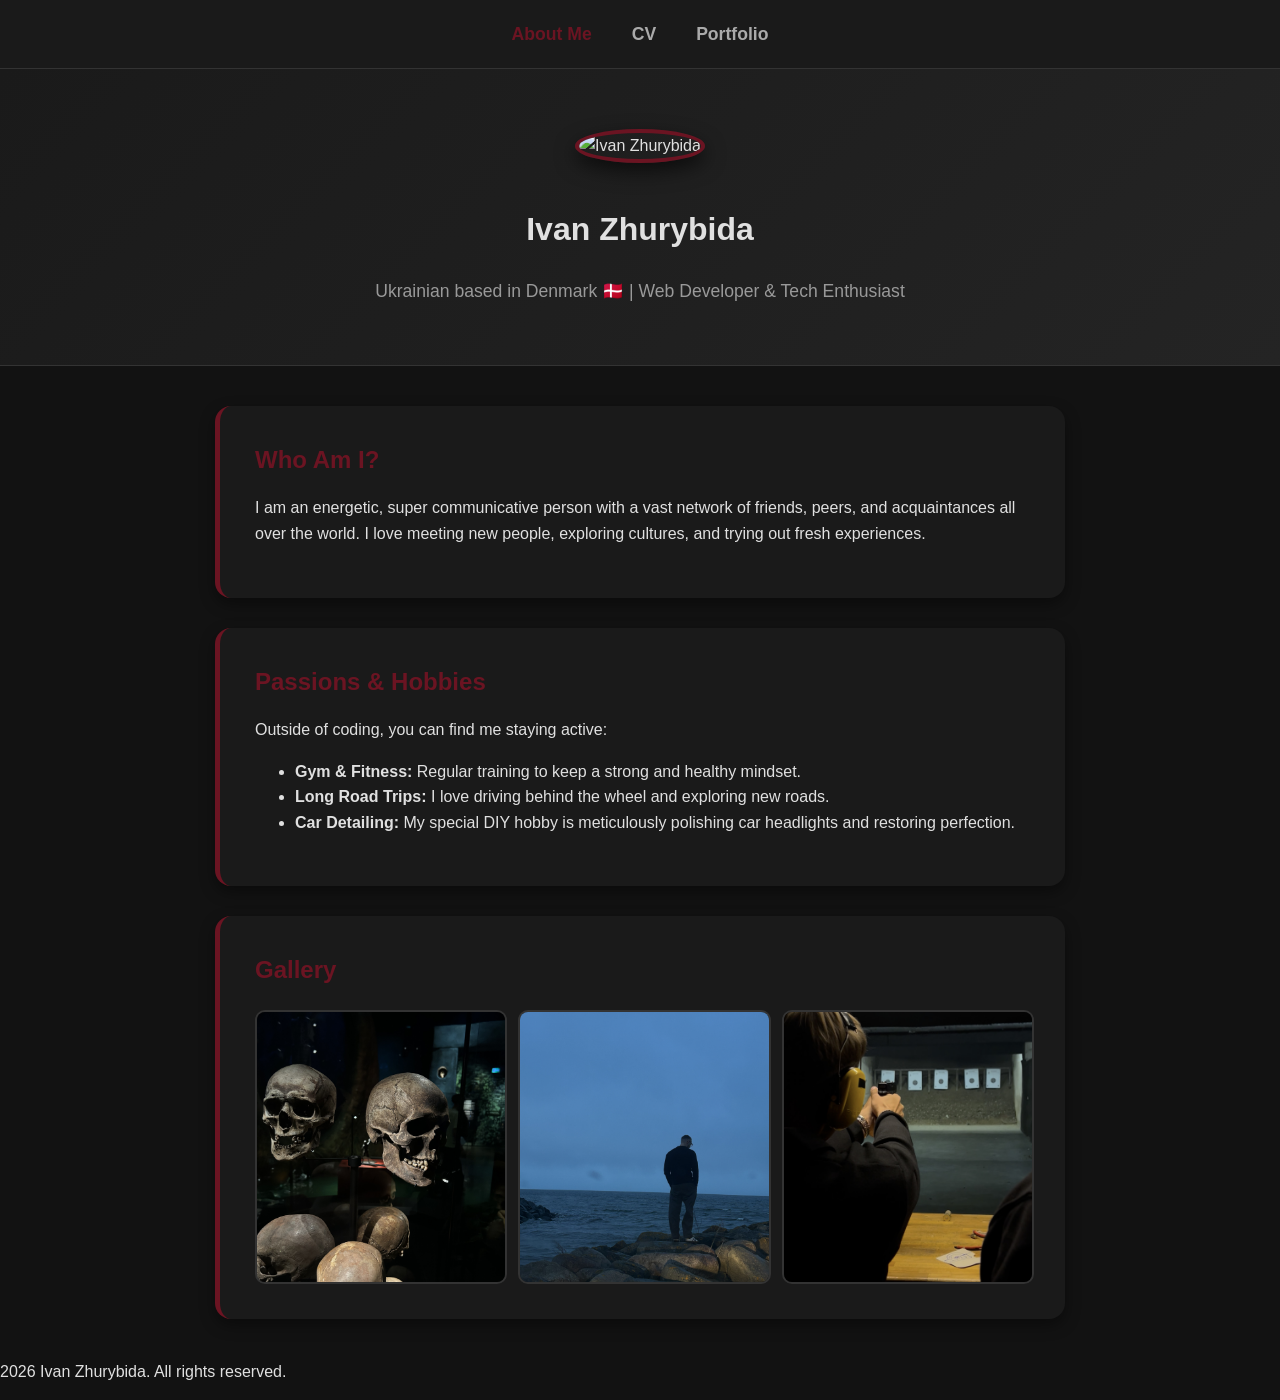
==== index.html @ c6a3510b "Update and rename about-me.html to index.html" ====
<!DOCTYPE html>
<html lang="en">
<head>
    <meta charset="UTF-8">
    <meta name="viewport" content="width=device-width, initial-scale=1.0">
    <title>About Me - Ivan Zhurybida</title>
    <link rel="stylesheet" href="styles.css">
</head>
<body>

    <nav class="main-nav">
        <a href="index.html" class="active">About Me</a>
        <a href="cv.html">CV</a>
        <a href="portfolio.html">Portfolio</a>
    </nav>

    <header class="hero-section">
        <img src="images/profile-photo.jpg" alt="Ivan Zhurybida" class="profile-img">
        <div class="hero-text">
            <h1>Ivan Zhurybida</h1>
            <p class="subtitle">Ukrainian based in Denmark 🇩🇰 | Web Developer & Tech Enthusiast</p>
        </div>
    </header>

    <main class="content-container">
        <section class="card">
            <h2>Who Am I?</h2>
            <p>I am an energetic, super communicative person with a vast network of friends, peers, and acquaintances all over the world. I love meeting new people, exploring cultures, and trying out fresh experiences.</p>
        </section>

        <section class="card">
            <h2>Passions & Hobbies</h2>
            <p>Outside of coding, you can find me staying active:</p>
            <ul>
                <li><strong>Gym & Fitness:</strong> Regular training to keep a strong and healthy mindset.</li>
                <li><strong>Long Road Trips:</strong> I love driving behind the wheel and exploring new roads.</li>
                <li><strong>Car Detailing:</strong> My special DIY hobby is meticulously polishing car headlights and restoring perfection.</li>
            </ul>
        </section>

        <section class="card">
            <h2>Gallery</h2>
            <div class="photo-gallery">
                <img src="images/1.jpg" alt="Road Trip">
                <img src="images/2.jpg" alt="Gym training">
                <img src="images/3.jpg" alt="Car polishing">
            </div>
        </section>
    </main>

    <footer class="site-footer">
        <p> 2026 Ivan Zhurybida. All rights reserved.</p>
    </footer>

</body>
</html>
---- styles.css ----
body {
    font-family: 'Segoe UI', Tahoma, Geneva, Verdana, sans-serif;
    background-color: #121212;
    color: #e0e0e0;
    margin: 0;
    padding: 0;
    line-height: 1.6;
}

/* --- nav menu --- */
.main-nav {
    display: flex;
    justify-content: center;
    gap: 40px;
    background-color: #1a1a1a;
    padding: 20px;
    border-bottom: 1px solid #333;
    position: sticky;
    top: 0;
    z-index: 1000;
}

.main-nav a {
    color: #aaa;
    text-decoration: none;
    font-weight: 600;
    font-size: 1.1rem;
    transition: color 0.3s ease;
}

.main-nav a:hover, .main-nav a.active {
    color: #6b1422;
}

/* --- head --- */
.hero-section {
    background: linear-gradient(135deg, #1a1a1a, #242424);
    padding: 60px 20px;
    text-align: center;
    border-bottom: 1px solid #333;
}

.profile-img {
    width: 160px;
    height: 160px;
    object-fit: cover;
    border-radius: 50%;
    border: 4px solid #6b1422;
    box-shadow: 0 8px 20px rgba(0, 0, 0, 0.6);
    margin-bottom: 20px;
}

.hero-content h1 {
    color: #6b1422;
    margin: 10px 0 5px 0;
    font-size: 2.5rem;
    font-weight: 700;
}

.subtitle {
    color: #999;
    font-size: 1.1rem;
    margin: 0;
}

/* --- container and cards --- */
.content-container {
    max-width: 850px;
    margin: 40px auto;
    padding: 0 20px;
    display: flex;
    flex-direction: column;
    gap: 30px;
}

.card {
    background-color: #1a1a1a;
    padding: 35px;
    border-radius: 16px;
    box-shadow: 0 6px 15px rgba(0, 0, 0, 0.4);
    border-left: 5px solid #6b1422;
}

.card h2 {
    color: #6b1422;
    margin-top: 0;
    margin-bottom: 15px;
    font-size: 1.5rem;
}

.hobby-list {
    padding-left: 20px;
}

.hobby-list li {
    margin-bottom: 10px;
}

/* --- gallery  --- */
.photo-gallery {
    display: grid;
    grid-template-columns: repeat(3, 1fr);
    gap: 15px;
    margin-top: 20px;
}

.photo-gallery img {
    width: 100%;
    height: 270px;
    object-fit: cover;
    border-radius: 10px;
    border: 2px solid #333;
    transition: transform 0.3s ease, border-color 0.3s ease;
}

.photo-gallery img:hover {
    transform: scale(1.03);
    border-color: #6b1422;
}

/* --- addopted for phones  --- */
@media (max-width: 768px) {
    .photo-gallery {
        grid-template-columns: 1fr;
    }
    .hero-content h1 {
        font-size: 2rem;
    }
    .portfolio-grid {
    display: grid;
    grid-template-columns: repeat(2, 1fr);
    gap: 25px;
    max-width: 1000px;
}

}
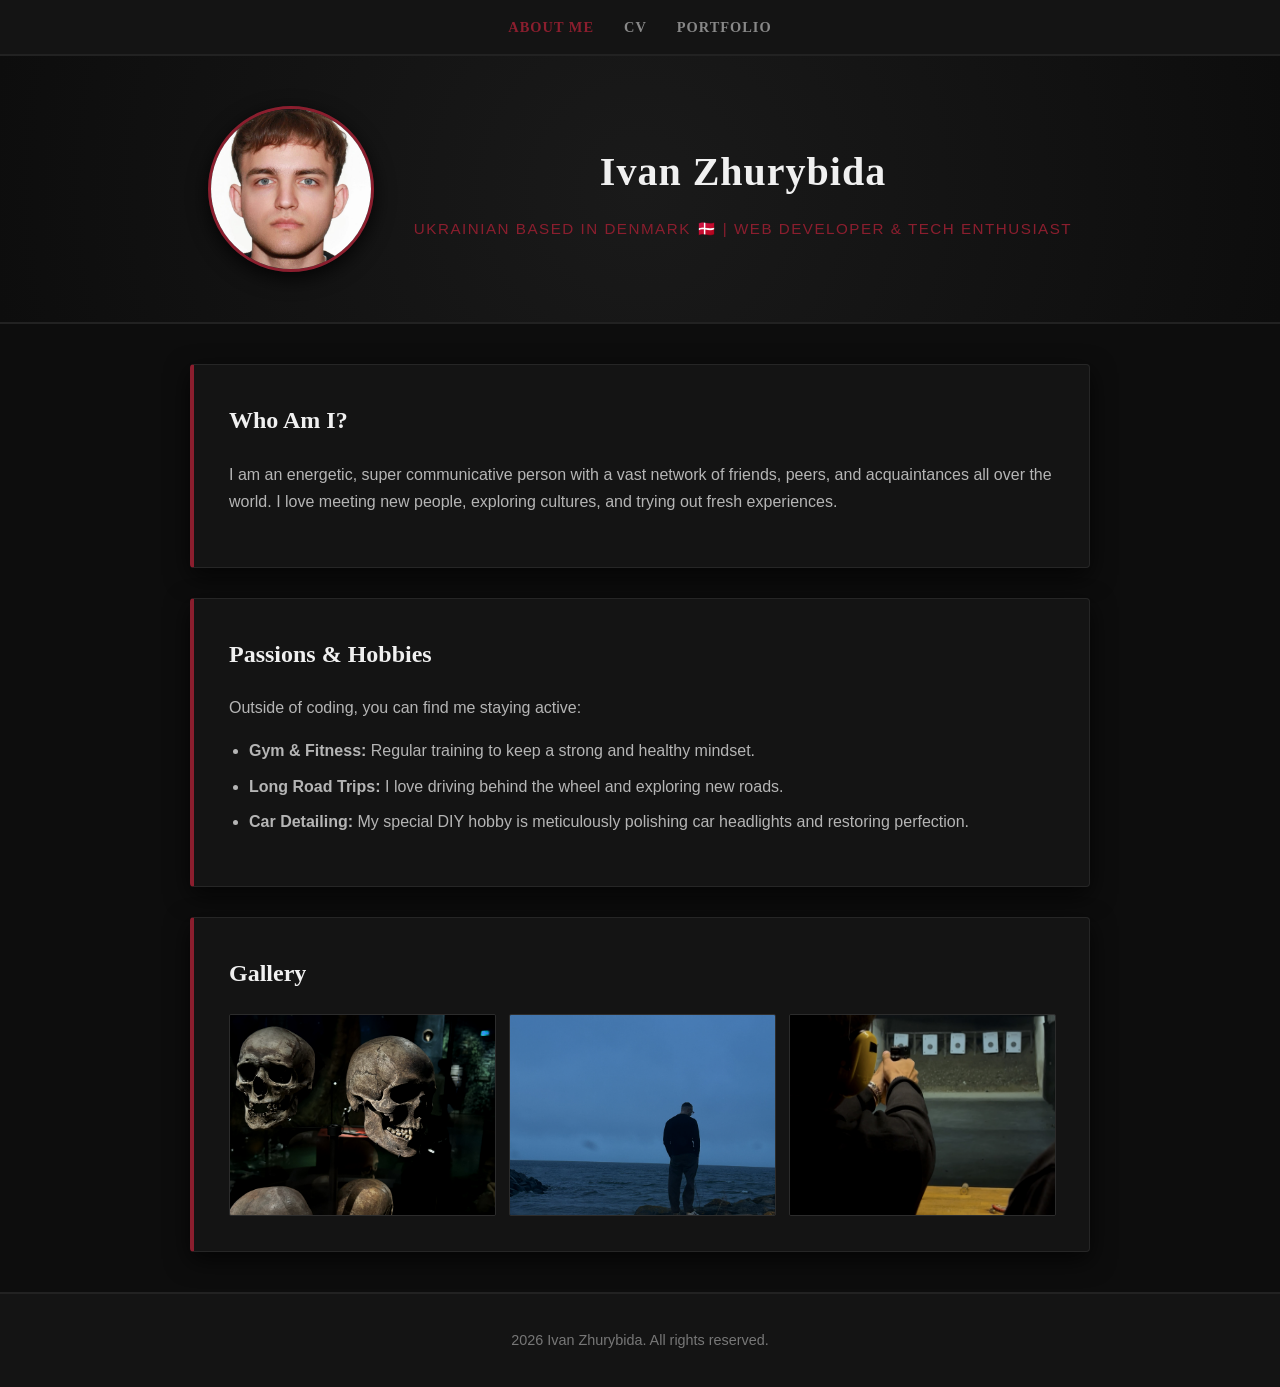
==== commit 140074af: "Update index.html" ====
--- a/index.html
+++ b/index.html
@@ -15,7 +15,7 @@
     </nav>
 
     <header class="hero-section">
-        <img src="images/profile-photo.jpg" alt="Ivan Zhurybida" class="profile-img">
+        <img src="images/boss.jpg" alt="Ivan Zhurybida" class="profile-img">
         <div class="hero-text">
             <h1>Ivan Zhurybida</h1>
             <p class="subtitle">Ukrainian based in Denmark 🇩🇰 | Web Developer & Tech Enthusiast</p>
--- a/styles.css
+++ b/styles.css
@@ -1,44 +1,56 @@
-
 body {
-    font-family: 'Segoe UI', Tahoma, Geneva, Verdana, sans-serif;
-    background-color: #121212;
-    color: #e0e0e0;
+    font-family: 'Georgia', serif;
+    background-color: #0d0d0d;
+    color: #d1d1d1;
     margin: 0;
     padding: 0;
-    line-height: 1.6;
-}
-
-/* --- nav menu --- */
+    min-height: 100vh;
+    display: flex;
+    flex-direction: column;
+    line-height: 1.7;
+}
+
+main {
+    flex: 1;
+}
+
+/* Навигация */
 .main-nav {
     display: flex;
     justify-content: center;
-    gap: 40px;
-    background-color: #1a1a1a;
-    padding: 20px;
-    border-bottom: 1px solid #333;
+    gap: 30px;
+    background-color: #141414;
+    padding: 15px;
+    border-bottom: 2px solid #222;
     position: sticky;
     top: 0;
     z-index: 1000;
+    text-transform: uppercase;
+    letter-spacing: 1px;
+    font-size: 0.9rem;
 }
 
 .main-nav a {
-    color: #aaa;
+    color: #888;
     text-decoration: none;
-    font-weight: 600;
-    font-size: 1.1rem;
-    transition: color 0.3s ease;
+    font-weight: bold;
+    transition: color 0.3s;
 }
 
 .main-nav a:hover, .main-nav a.active {
-    color: #6b1422;
-}
-
-/* --- head --- */
+    color: #8b1e2e;
+}
+
+/* Шапка профиля */
 .hero-section {
-    background: linear-gradient(135deg, #1a1a1a, #242424);
-    padding: 60px 20px;
+    display: flex;
+    align-items: center;
+    justify-content: center;
+    gap: 40px;
+    padding: 50px 20px;
+    background: radial-gradient(circle, #1a1a1a 0%, #0d0d0d 100%);
     text-align: center;
-    border-bottom: 1px solid #333;
+    border-bottom: 2px solid #222;
 }
 
 .profile-img {
@@ -46,27 +58,29 @@
     height: 160px;
     object-fit: cover;
     border-radius: 50%;
-    border: 4px solid #6b1422;
-    box-shadow: 0 8px 20px rgba(0, 0, 0, 0.6);
-    margin-bottom: 20px;
-}
-
-.hero-content h1 {
-    color: #6b1422;
-    margin: 10px 0 5px 0;
+    border: 3px solid #8b1e2e;
+    box-shadow: 0 6px 20px rgba(0, 0, 0, 0.8);
+}
+
+.hero-text h1 {
+    color: #f0f0f0;
+    margin: 0 0 10px 0;
     font-size: 2.5rem;
-    font-weight: 700;
+    letter-spacing: 1px;
 }
 
 .subtitle {
-    color: #999;
-    font-size: 1.1rem;
+    color: #8b1e2e;
+    font-family: 'Segoe UI', sans-serif;
+    font-size: 0.95rem;
+    letter-spacing: 1.5px;
+    text-transform: uppercase;
     margin: 0;
 }
 
-/* --- container and cards --- */
+/* Общий контейнер */
 .content-container {
-    max-width: 850px;
+    max-width: 900px;
     margin: 40px auto;
     padding: 0 20px;
     display: flex;
@@ -74,64 +88,149 @@
     gap: 30px;
 }
 
+/* Карточки */
 .card {
-    background-color: #1a1a1a;
+    background-color: #141414;
     padding: 35px;
-    border-radius: 16px;
-    box-shadow: 0 6px 15px rgba(0, 0, 0, 0.4);
-    border-left: 5px solid #6b1422;
+    border-radius: 4px;
+    box-shadow: 0 8px 25px rgba(0,0,0,0.7);
+    border: 1px solid #262626;
+    border-left: 4px solid #8b1e2e;
 }
 
 .card h2 {
-    color: #6b1422;
+    color: #f0f0f0;
     margin-top: 0;
-    margin-bottom: 15px;
     font-size: 1.5rem;
-}
-
-.hobby-list {
+    font-family: 'Georgia', serif;
+}
+
+.card p, .card li {
+    font-family: 'Segoe UI', Tahoma, sans-serif;
+    color: #b5b5b5;
+}
+
+.card ul {
     padding-left: 20px;
 }
 
-.hobby-list li {
-    margin-bottom: 10px;
-}
-
-/* --- gallery  --- */
+.card li {
+    margin-bottom: 8px;
+}
+
+/* Элементы CV */
+.cv-item {
+    margin-bottom: 25px;
+    border-left: 2px solid #262626;
+    padding-left: 15px;
+}
+
+.cv-item:last-child {
+    margin-bottom: 0;
+}
+
+.cv-item h3 {
+    color: #fff;
+    font-size: 1.2rem;
+    margin: 0 0 5px 0;
+}
+
+.cv-date {
+    color: #8b1e2e;
+    font-size: 0.9rem;
+    margin: 0 0 8px 0;
+    font-style: italic;
+}
+
+/* Галерея */
 .photo-gallery {
     display: grid;
-    grid-template-columns: repeat(3, 1fr);
+    grid-template-columns: 1fr;
     gap: 15px;
     margin-top: 20px;
 }
 
 .photo-gallery img {
     width: 100%;
-    height: 270px;
+    height: 200px;
     object-fit: cover;
-    border-radius: 10px;
-    border: 2px solid #333;
-    transition: transform 0.3s ease, border-color 0.3s ease;
+    border-radius: 2px;
+    border: 1px solid #333;
+    filter: brightness(0.95) contrast(1.05);
+    transition: transform 0.3s, border-color 0.3s;
 }
 
 .photo-gallery img:hover {
     transform: scale(1.03);
-    border-color: #6b1422;
-}
-
-/* --- addopted for phones  --- */
-@media (max-width: 768px) {
-    .photo-gallery {
-        grid-template-columns: 1fr;
-    }
-    .hero-content h1 {
-        font-size: 2rem;
-    }
-    .portfolio-grid {
+    border-color: #8b1e2e;
+}
+
+/* Элементы проектов в портфолио */
+.project-img {
+    width: 100%;
+    height: 180px;
+    object-fit: cover;
+    border-radius: 2px;
+    margin-bottom: 15px;
+    border: 1px solid #262626;
+}
+
+.project-link {
+    display: inline-block;
+    margin-top: 15px;
+    color: #8b1e2e;
+    text-decoration: none;
+    font-weight: bold;
+    font-family: 'Segoe UI', sans-serif;
+    transition: color 0.3s;
+}
+
+.project-link:hover {
+    color: #b82b3c;
+    text-decoration: underline;
+}
+
+/* Портфолио сетка (Mobile-First) */
+.portfolio-grid {
     display: grid;
-    grid-template-columns: repeat(2, 1fr);
+    grid-template-columns: 1fr;
     gap: 25px;
     max-width: 1000px;
 }
 
-}+.span-two {
+    grid-column: 1;
+}
+
+/* Футер */
+.site-footer {
+    background-color: #141414;
+    border-top: 2px solid #222;
+    text-align: center;
+    padding: 20px;
+    font-family: 'Segoe UI', sans-serif;
+    font-size: 0.9rem;
+    color: #777;
+}
+
+/* Адаптивность */
+@media (min-width: 600px) {
+    .photo-gallery {
+        grid-template-columns: repeat(2, 1fr);
+    }
+}
+
+@media (min-width: 768px) {
+    .portfolio-grid {
+        grid-template-columns: repeat(2, 1fr);
+    }
+    .span-two {
+        grid-column: span 2;
+    }
+}
+
+@media (min-width: 1024px) {
+    .photo-gallery {
+        grid-template-columns: repeat(3, 1fr);
+    }
+}
